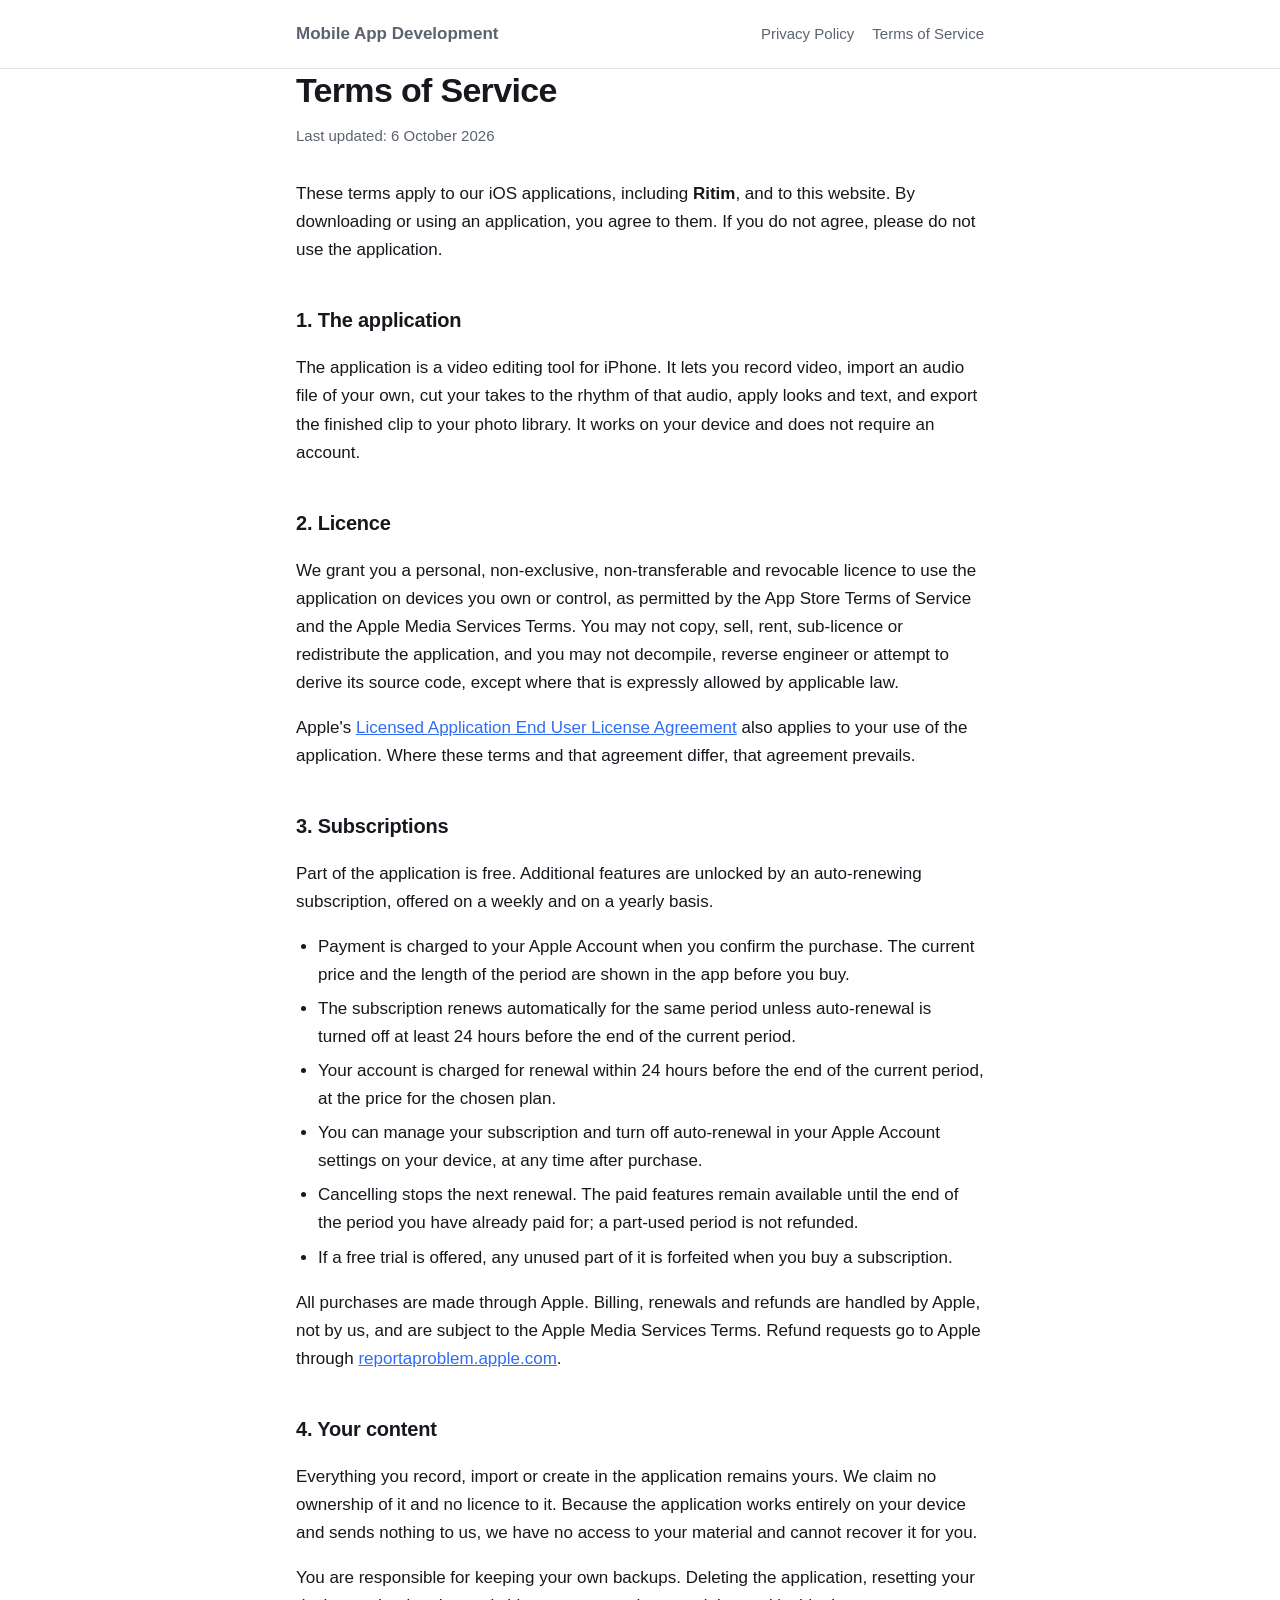
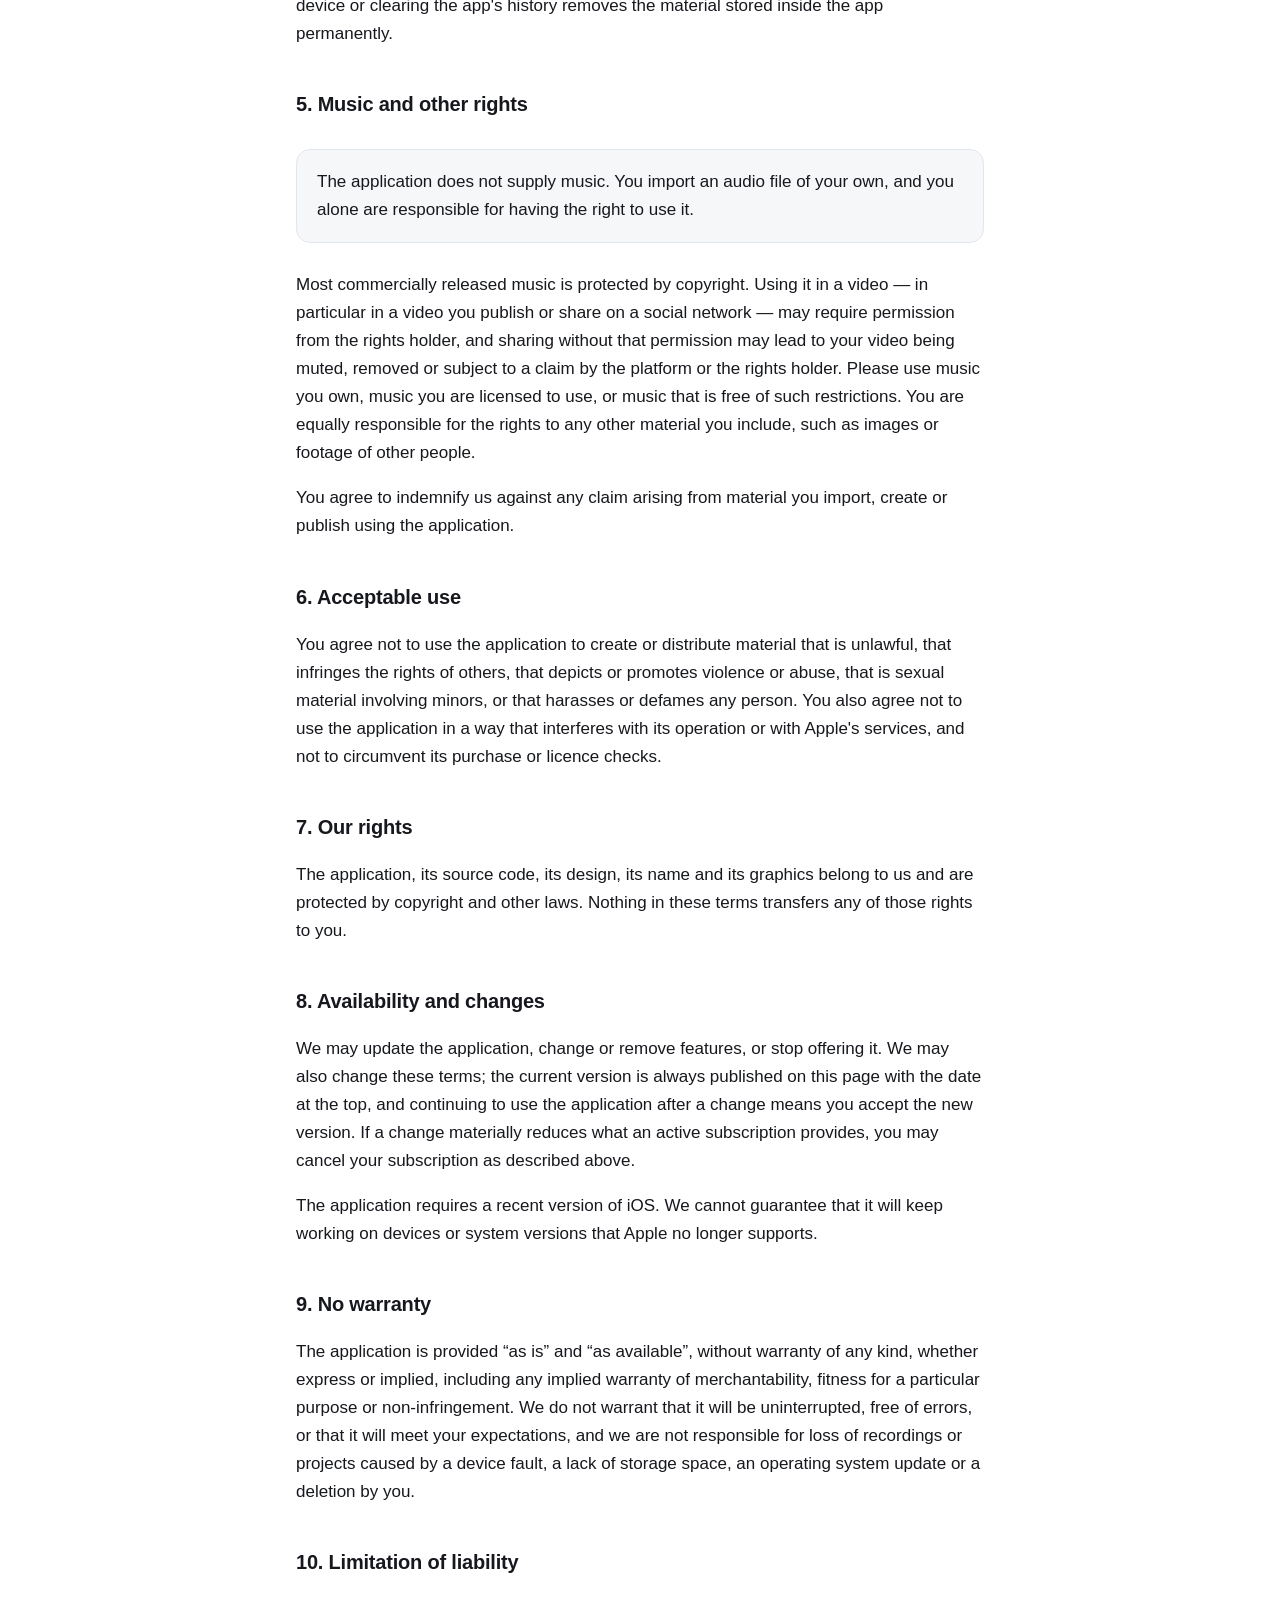
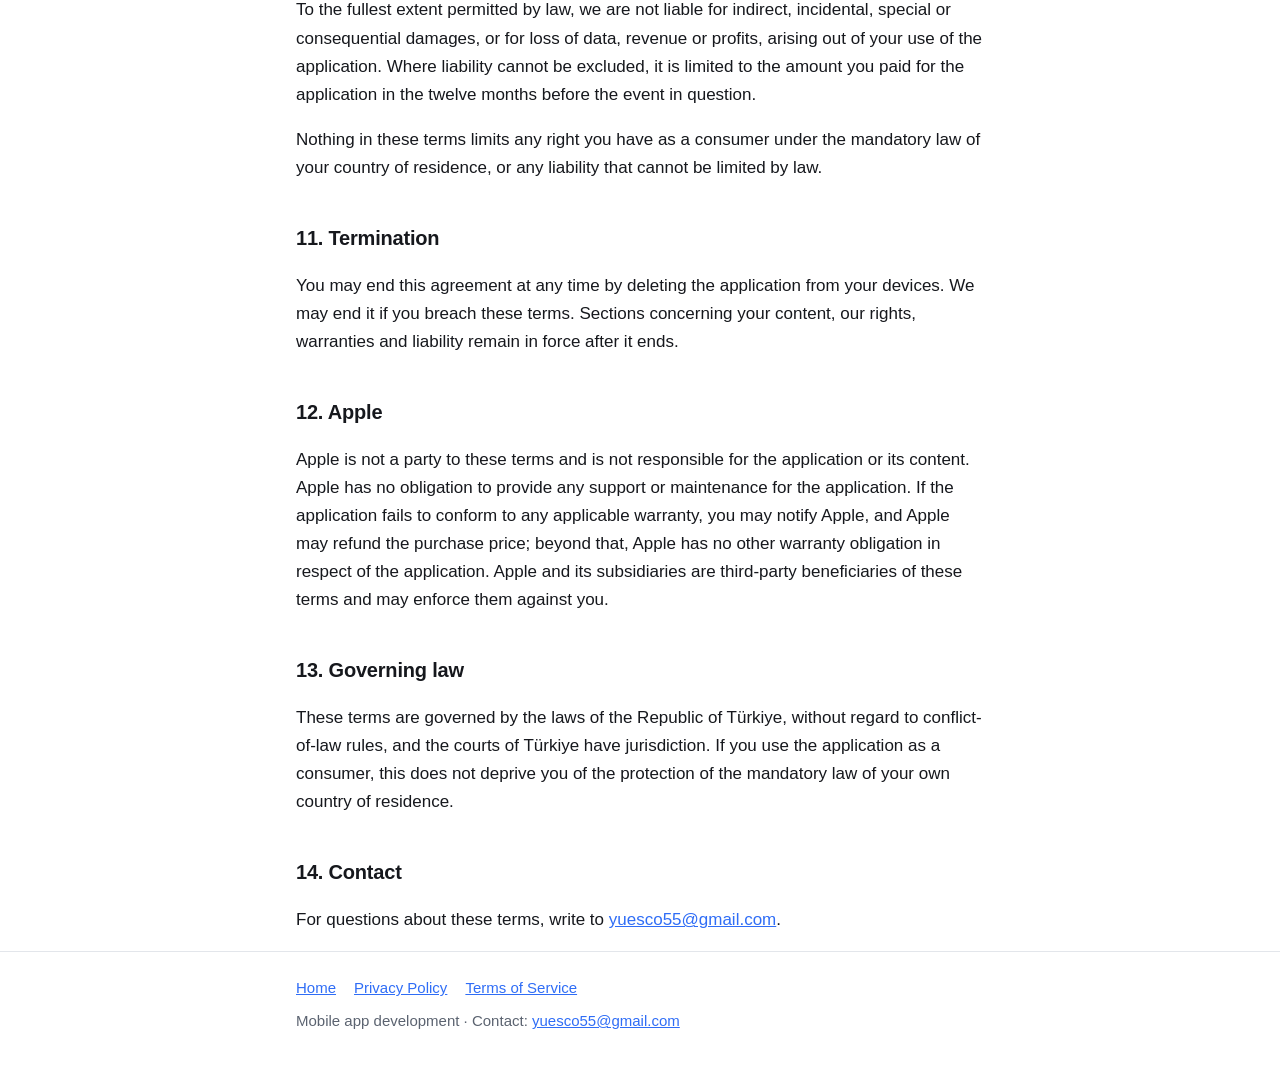
==== terms/index.html @ 762d1a96 "Add home, privacy policy and terms pages Static pages served by GitHub Pages, for the privacy policy" ====
<!doctype html>
<html lang="en">
<head>
<meta charset="utf-8">
<meta name="viewport" content="width=device-width, initial-scale=1">
<title>Terms of Service</title>
<meta name="description" content="Terms of service for our iOS applications: use of the app, subscriptions through the App Store, your content and the rights to the music you import.">
<link rel="stylesheet" href="/style.css">
</head>
<body>

<header class="site">
  <div class="wrap">
    <a class="home" href="/">Mobile App Development</a>
    <nav>
      <a href="/privacy/">Privacy Policy</a>
      <a href="/terms/">Terms of Service</a>
    </nav>
  </div>
</header>

<main class="wrap">
  <h1>Terms of Service</h1>
  <p class="updated">Last updated: 6 October 2026</p>

  <p>These terms apply to our iOS applications, including <strong>Ritim</strong>, and to this website. By downloading or using an application, you agree to them. If you do not agree, please do not use the application.</p>

  <h2>1. The application</h2>
  <p>The application is a video editing tool for iPhone. It lets you record video, import an audio file of your own, cut your takes to the rhythm of that audio, apply looks and text, and export the finished clip to your photo library. It works on your device and does not require an account.</p>

  <h2>2. Licence</h2>
  <p>We grant you a personal, non-exclusive, non-transferable and revocable licence to use the application on devices you own or control, as permitted by the App Store Terms of Service and the Apple Media Services Terms. You may not copy, sell, rent, sub-licence or redistribute the application, and you may not decompile, reverse engineer or attempt to derive its source code, except where that is expressly allowed by applicable law.</p>
  <p>Apple's <a href="https://www.apple.com/legal/internet-services/itunes/dev/stdeula/" rel="noopener">Licensed Application End User License Agreement</a> also applies to your use of the application. Where these terms and that agreement differ, that agreement prevails.</p>

  <h2>3. Subscriptions</h2>
  <p>Part of the application is free. Additional features are unlocked by an auto-renewing subscription, offered on a weekly and on a yearly basis.</p>
  <ul>
    <li>Payment is charged to your Apple Account when you confirm the purchase. The current price and the length of the period are shown in the app before you buy.</li>
    <li>The subscription renews automatically for the same period unless auto-renewal is turned off at least 24 hours before the end of the current period.</li>
    <li>Your account is charged for renewal within 24 hours before the end of the current period, at the price for the chosen plan.</li>
    <li>You can manage your subscription and turn off auto-renewal in your Apple Account settings on your device, at any time after purchase.</li>
    <li>Cancelling stops the next renewal. The paid features remain available until the end of the period you have already paid for; a part-used period is not refunded.</li>
    <li>If a free trial is offered, any unused part of it is forfeited when you buy a subscription.</li>
  </ul>
  <p>All purchases are made through Apple. Billing, renewals and refunds are handled by Apple, not by us, and are subject to the Apple Media Services Terms. Refund requests go to Apple through <a href="https://reportaproblem.apple.com/" rel="noopener">reportaproblem.apple.com</a>.</p>

  <h2>4. Your content</h2>
  <p>Everything you record, import or create in the application remains yours. We claim no ownership of it and no licence to it. Because the application works entirely on your device and sends nothing to us, we have no access to your material and cannot recover it for you.</p>
  <p>You are responsible for keeping your own backups. Deleting the application, resetting your device or clearing the app's history removes the material stored inside the app permanently.</p>

  <h2>5. Music and other rights</h2>
  <div class="card">
    <p>The application does not supply music. You import an audio file of your own, and you alone are responsible for having the right to use it.</p>
  </div>
  <p>Most commercially released music is protected by copyright. Using it in a video &mdash; in particular in a video you publish or share on a social network &mdash; may require permission from the rights holder, and sharing without that permission may lead to your video being muted, removed or subject to a claim by the platform or the rights holder. Please use music you own, music you are licensed to use, or music that is free of such restrictions. You are equally responsible for the rights to any other material you include, such as images or footage of other people.</p>
  <p>You agree to indemnify us against any claim arising from material you import, create or publish using the application.</p>

  <h2>6. Acceptable use</h2>
  <p>You agree not to use the application to create or distribute material that is unlawful, that infringes the rights of others, that depicts or promotes violence or abuse, that is sexual material involving minors, or that harasses or defames any person. You also agree not to use the application in a way that interferes with its operation or with Apple's services, and not to circumvent its purchase or licence checks.</p>

  <h2>7. Our rights</h2>
  <p>The application, its source code, its design, its name and its graphics belong to us and are protected by copyright and other laws. Nothing in these terms transfers any of those rights to you.</p>

  <h2>8. Availability and changes</h2>
  <p>We may update the application, change or remove features, or stop offering it. We may also change these terms; the current version is always published on this page with the date at the top, and continuing to use the application after a change means you accept the new version. If a change materially reduces what an active subscription provides, you may cancel your subscription as described above.</p>
  <p>The application requires a recent version of iOS. We cannot guarantee that it will keep working on devices or system versions that Apple no longer supports.</p>

  <h2>9. No warranty</h2>
  <p>The application is provided &ldquo;as is&rdquo; and &ldquo;as available&rdquo;, without warranty of any kind, whether express or implied, including any implied warranty of merchantability, fitness for a particular purpose or non-infringement. We do not warrant that it will be uninterrupted, free of errors, or that it will meet your expectations, and we are not responsible for loss of recordings or projects caused by a device fault, a lack of storage space, an operating system update or a deletion by you.</p>

  <h2>10. Limitation of liability</h2>
  <p>To the fullest extent permitted by law, we are not liable for indirect, incidental, special or consequential damages, or for loss of data, revenue or profits, arising out of your use of the application. Where liability cannot be excluded, it is limited to the amount you paid for the application in the twelve months before the event in question.</p>
  <p>Nothing in these terms limits any right you have as a consumer under the mandatory law of your country of residence, or any liability that cannot be limited by law.</p>

  <h2>11. Termination</h2>
  <p>You may end this agreement at any time by deleting the application from your devices. We may end it if you breach these terms. Sections concerning your content, our rights, warranties and liability remain in force after it ends.</p>

  <h2>12. Apple</h2>
  <p>Apple is not a party to these terms and is not responsible for the application or its content. Apple has no obligation to provide any support or maintenance for the application. If the application fails to conform to any applicable warranty, you may notify Apple, and Apple may refund the purchase price; beyond that, Apple has no other warranty obligation in respect of the application. Apple and its subsidiaries are third-party beneficiaries of these terms and may enforce them against you.</p>

  <h2>13. Governing law</h2>
  <p>These terms are governed by the laws of the Republic of T&uuml;rkiye, without regard to conflict-of-law rules, and the courts of T&uuml;rkiye have jurisdiction. If you use the application as a consumer, this does not deprive you of the protection of the mandatory law of your own country of residence.</p>

  <h2>14. Contact</h2>
  <p>For questions about these terms, write to <a href="mailto:yuesco55@gmail.com">yuesco55@gmail.com</a>.</p>
</main>

<footer class="site">
  <div class="wrap">
    <nav>
      <a href="/">Home</a>
      <a href="/privacy/">Privacy Policy</a>
      <a href="/terms/">Terms of Service</a>
    </nav>
    <div>Mobile app development &middot; Contact: <a href="mailto:yuesco55@gmail.com">yuesco55@gmail.com</a></div>
  </div>
</footer>

</body>
</html>
---- style.css ----
:root {
  --bg: #ffffff;
  --surface: #f6f7f9;
  --text: #16181d;
  --muted: #5b6370;
  --line: #e3e6eb;
  --accent: #2f6df6;
  --radius: 14px;
}

@media (prefers-color-scheme: dark) {
  :root {
    --bg: #0f1115;
    --surface: #171a21;
    --text: #eceef2;
    --muted: #9aa2b1;
    --line: #262b35;
    --accent: #6f9bff;
  }
}

* { box-sizing: border-box; }

html { -webkit-text-size-adjust: 100%; }

body {
  margin: 0;
  background: var(--bg);
  color: var(--text);
  font: 17px/1.65 -apple-system, BlinkMacSystemFont, "Segoe UI", Roboto, Helvetica, Arial, sans-serif;
}

.wrap {
  max-width: 720px;
  margin: 0 auto;
  padding: 0 16px;
}

header.site {
  border-bottom: 1px solid var(--line);
  padding: 20px 0;
}

header.site .wrap {
  display: flex;
  flex-wrap: wrap;
  gap: 8px 20px;
  align-items: baseline;
  justify-content: space-between;
}

header.site a { color: var(--muted); text-decoration: none; }
header.site a:hover { color: var(--accent); }
header.site nav { display: flex; gap: 18px; font-size: 15px; }

.home { color: var(--text); font-weight: 600; }

main { padding: 48px 0 64px; }

h1 {
  font-size: 34px;
  line-height: 1.25;
  letter-spacing: -0.02em;
  margin: 0 0 12px;
}

h2 {
  font-size: 20px;
  letter-spacing: -0.01em;
  margin: 36px 0 10px;
  padding-top: 4px;
}

h3 { font-size: 17px; margin: 22px 0 6px; }

p, li { color: var(--text); }

.lede {
  font-size: 19px;
  color: var(--muted);
  margin: 0 0 32px;
}

.updated {
  color: var(--muted);
  font-size: 15px;
  margin: 0 0 32px;
}

ul { padding-left: 22px; }
li { margin: 6px 0; }

a { color: var(--accent); }

.card {
  background: var(--surface);
  border: 1px solid var(--line);
  border-radius: var(--radius);
  padding: 18px 20px;
  margin: 28px 0;
}

.card p:first-child { margin-top: 0; }
.card p:last-child { margin-bottom: 0; }

.grid {
  display: grid;
  gap: 14px;
  grid-template-columns: repeat(auto-fit, minmax(220px, 1fr));
  margin: 32px 0;
}

.grid .card { margin: 0; }
.grid h3 { margin-top: 0; }
.grid p { color: var(--muted); margin-bottom: 0; font-size: 16px; }

footer.site {
  border-top: 1px solid var(--line);
  padding: 24px 0 40px;
  color: var(--muted);
  font-size: 15px;
}

footer.site nav { display: flex; flex-wrap: wrap; gap: 18px; margin-bottom: 8px; }

@media (max-width: 480px) {
  h1 { font-size: 28px; }
  main { padding: 36px 0 48px; }
}
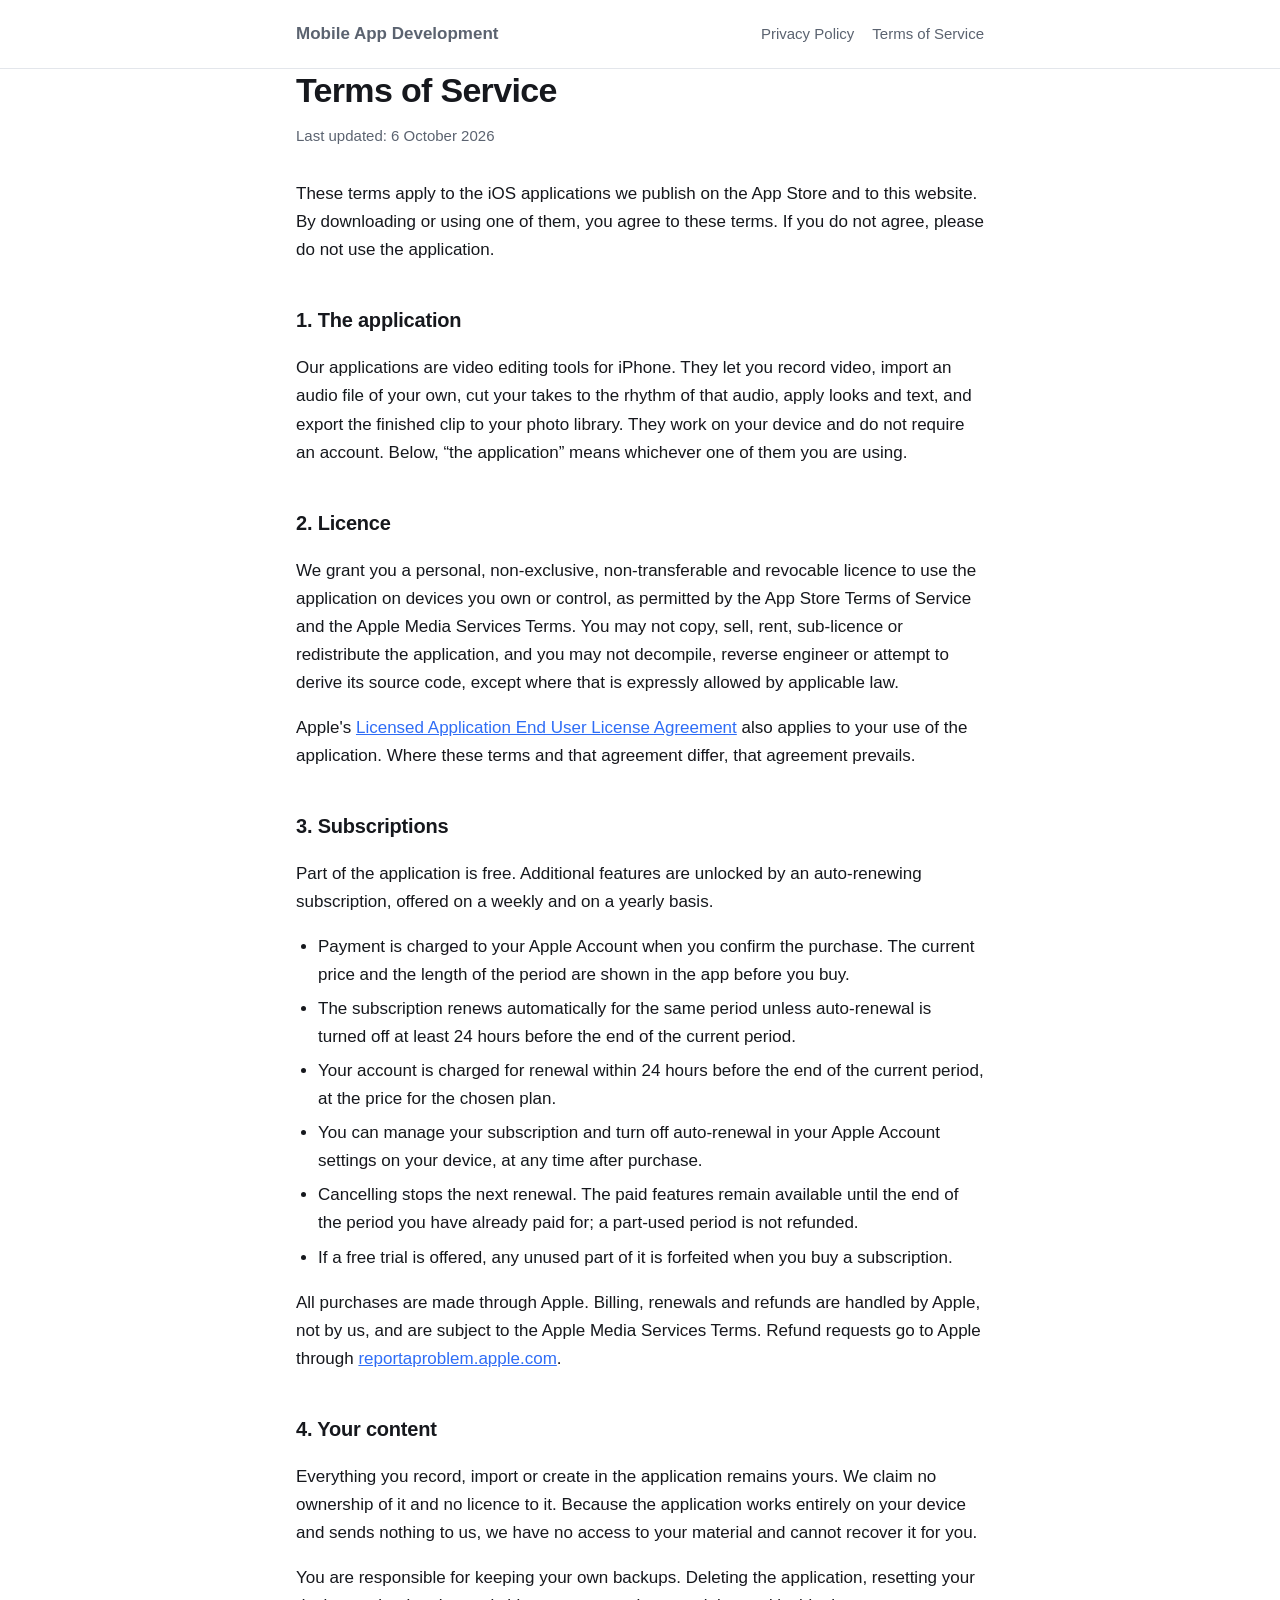
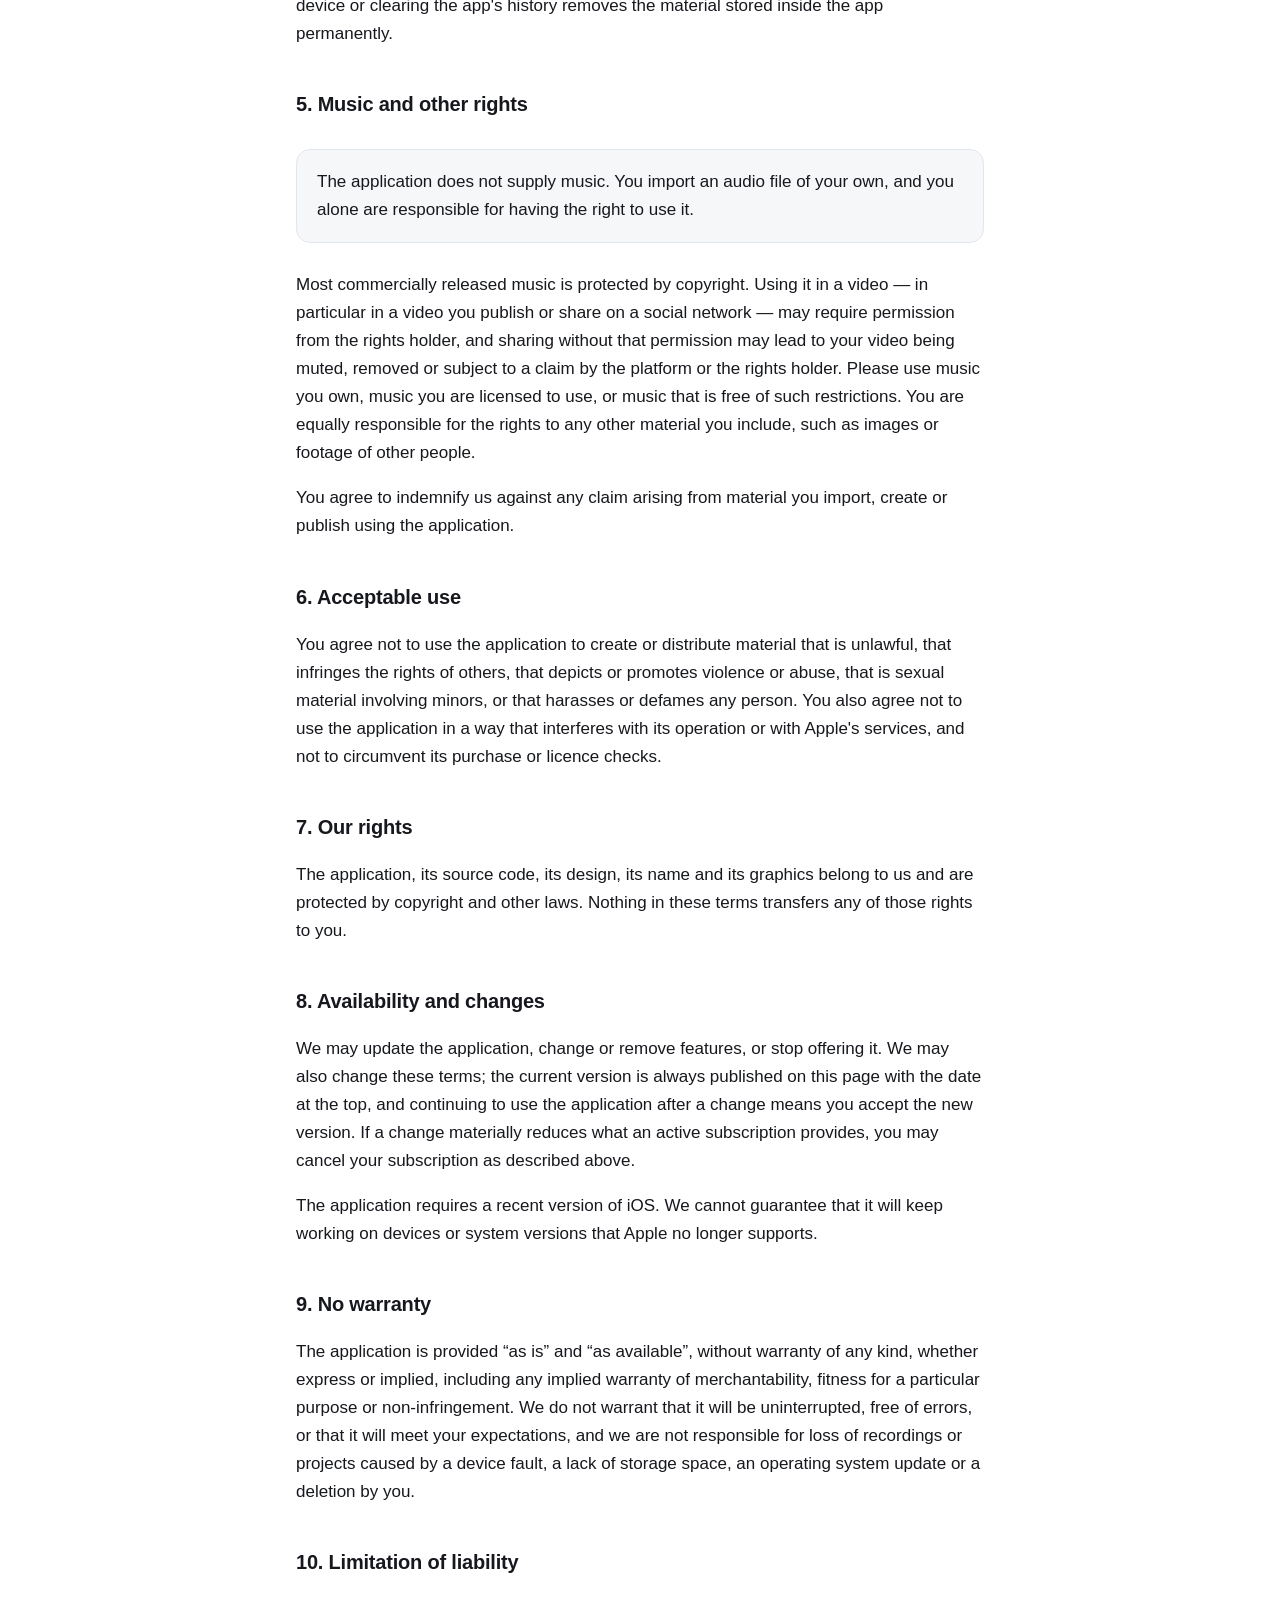
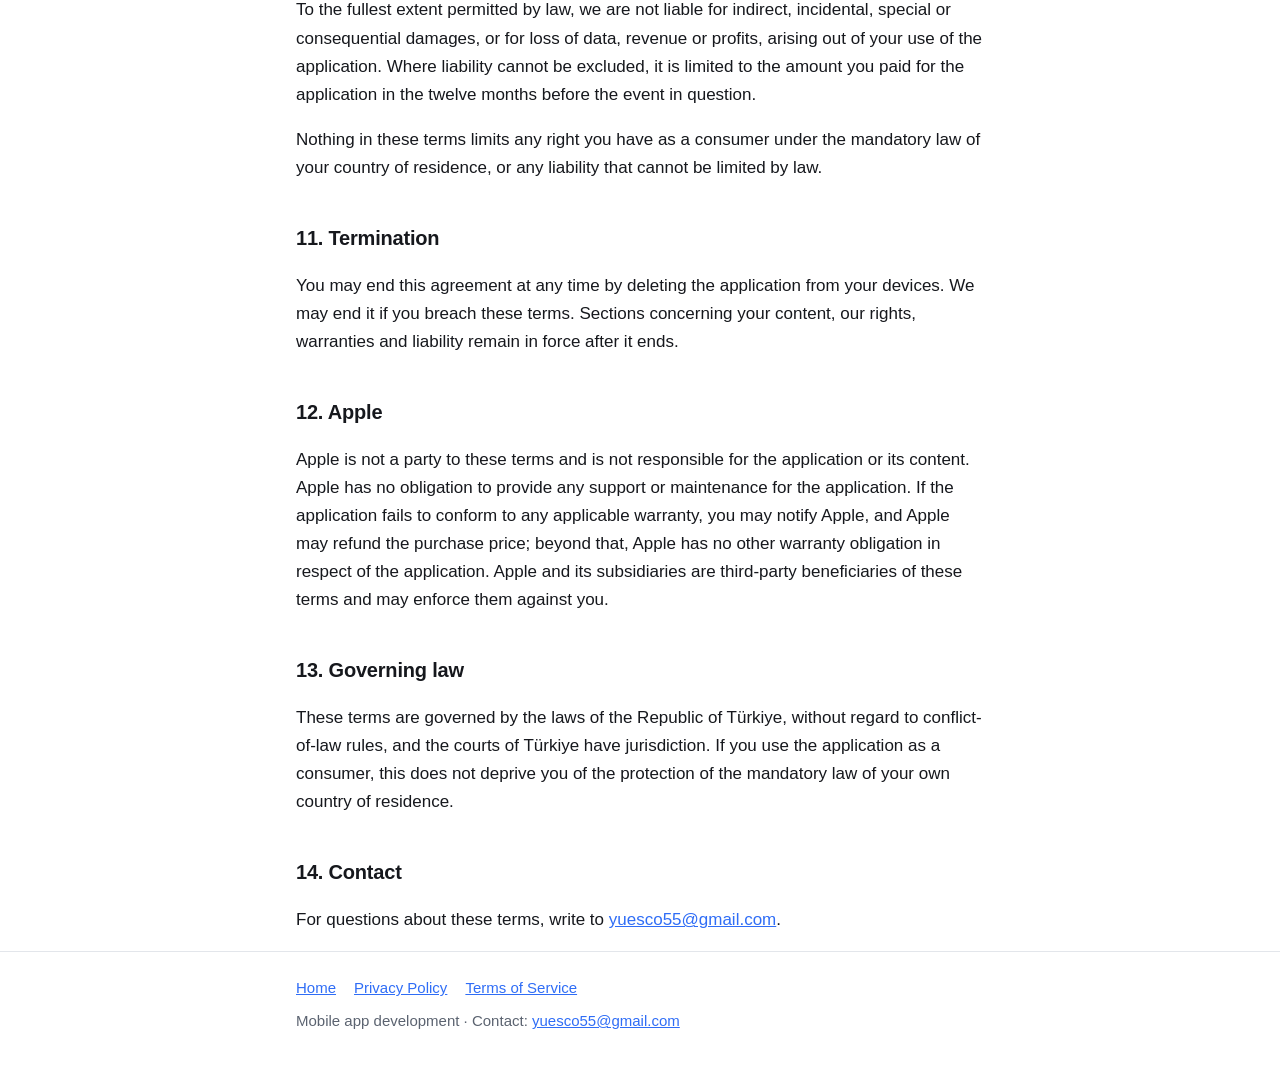
==== commit 682c7c2e: "Make the legal pages name no application They now cover the applications we publish on the App Store" ====
--- a/terms/index.html
+++ b/terms/index.html
@@ -23,10 +23,10 @@
   <h1>Terms of Service</h1>
   <p class="updated">Last updated: 6 October 2026</p>
 
-  <p>These terms apply to our iOS applications, including <strong>Ritim</strong>, and to this website. By downloading or using an application, you agree to them. If you do not agree, please do not use the application.</p>
+  <p>These terms apply to the iOS applications we publish on the App Store and to this website. By downloading or using one of them, you agree to these terms. If you do not agree, please do not use the application.</p>
 
   <h2>1. The application</h2>
-  <p>The application is a video editing tool for iPhone. It lets you record video, import an audio file of your own, cut your takes to the rhythm of that audio, apply looks and text, and export the finished clip to your photo library. It works on your device and does not require an account.</p>
+  <p>Our applications are video editing tools for iPhone. They let you record video, import an audio file of your own, cut your takes to the rhythm of that audio, apply looks and text, and export the finished clip to your photo library. They work on your device and do not require an account. Below, &ldquo;the application&rdquo; means whichever one of them you are using.</p>
 
   <h2>2. Licence</h2>
   <p>We grant you a personal, non-exclusive, non-transferable and revocable licence to use the application on devices you own or control, as permitted by the App Store Terms of Service and the Apple Media Services Terms. You may not copy, sell, rent, sub-licence or redistribute the application, and you may not decompile, reverse engineer or attempt to derive its source code, except where that is expressly allowed by applicable law.</p>
